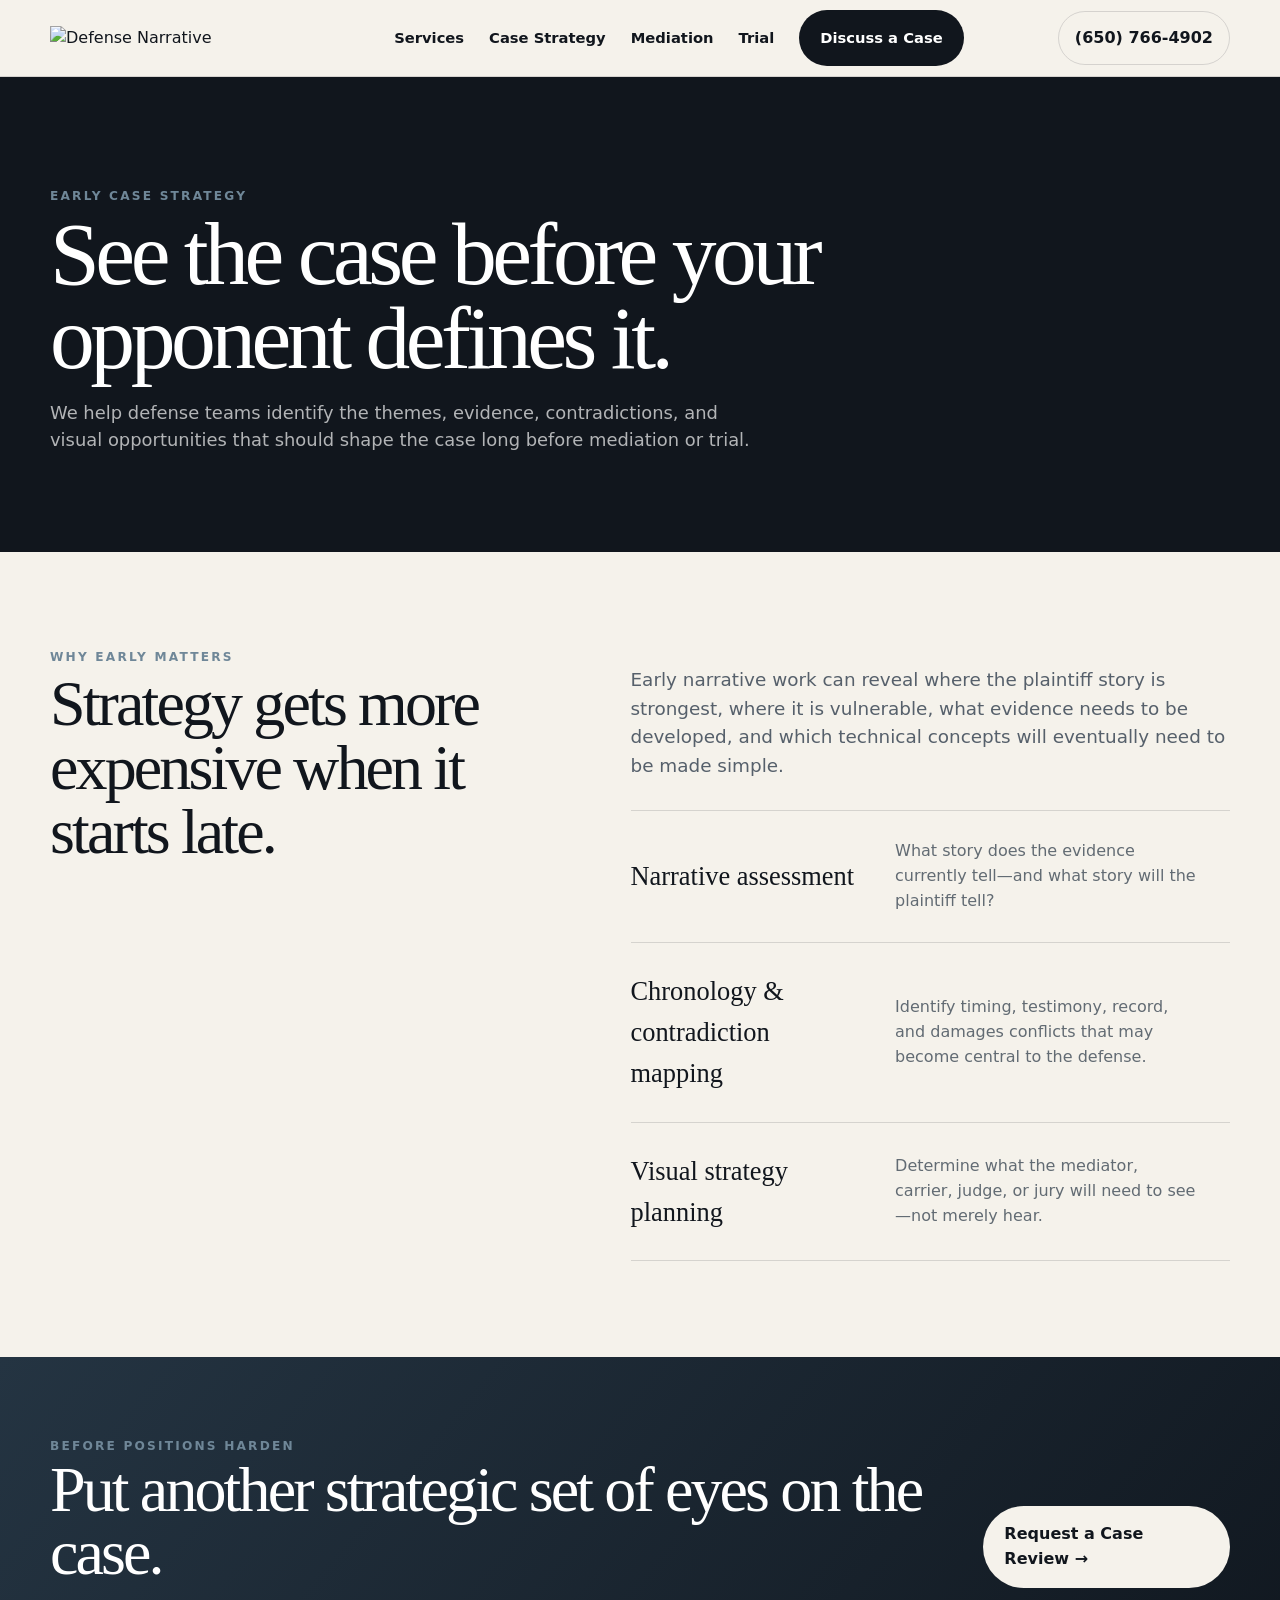
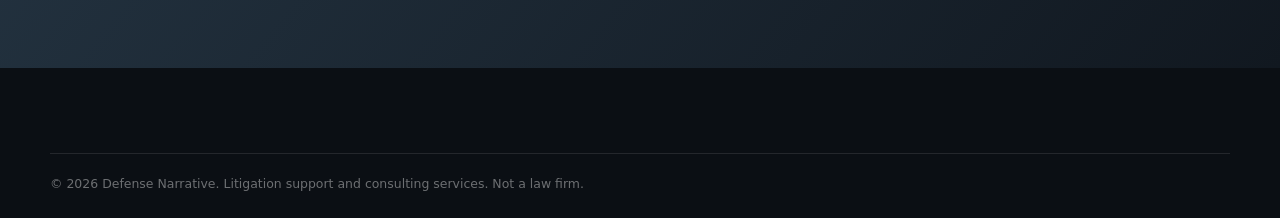
==== case-strategy.html @ d7f07671 "Add case strategy page" ====
<!doctype html><html><head><meta charset="utf-8"><meta name="viewport" content="width=device-width,initial-scale=1"><title>Case Strategy | Defense Narrative</title><link rel="stylesheet" href="styles.css"></head><body><header><div class="container nav"><a class="logo-link" href="index.html" aria-label="Defense Narrative home"><img src="assets/defense-narrative-logo-light.svg" alt="Defense Narrative"></a><nav class="navlinks"><a href="index.html#services">Services</a><a href="case-strategy.html">Case Strategy</a><a href="mediation.html">Mediation</a><a href="trial.html">Trial</a><a href="contact.html" class="btn primary">Discuss a Case</a></nav><div class="nav-contact"><a class="phone-link" href="tel:+16507664902">(650) 766-4902</a></div><button class="menu" aria-label="Open navigation">Menu</button></div></header><main><section class="pagehero"><div class="container"><div class="eyebrow">Early case strategy</div><h1>See the case before your opponent defines it.</h1><p>We help defense teams identify the themes, evidence, contradictions, and visual opportunities that should shape the case long before mediation or trial.</p></div></section><section class="section"><div class="container split"><div><div class="eyebrow">Why early matters</div><h2>Strategy gets more expensive when it starts late.</h2></div><div><p class="lead">Early narrative work can reveal where the plaintiff story is strongest, where it is vulnerable, what evidence needs to be developed, and which technical concepts will eventually need to be made simple.</p><div class="service-list"><div class="service-row"><h3>Narrative assessment</h3><p>What story does the evidence currently tell—and what story will the plaintiff tell?</p><span></span></div><div class="service-row"><h3>Chronology & contradiction mapping</h3><p>Identify timing, testimony, record, and damages conflicts that may become central to the defense.</p><span></span></div><div class="service-row"><h3>Visual strategy planning</h3><p>Determine what the mediator, carrier, judge, or jury will need to see—not merely hear.</p><span></span></div></div></div></div></section></main><section class="cta"><div class="container cta-inner"><div><div class="eyebrow">Before positions harden</div><h2>Put another strategic set of eyes on the case.</h2></div><a class="btn light" href="contact.html">Request a Case Review →</a></div></section><footer><div class="container"><div class="legal">© 2026 Defense Narrative. Litigation support and consulting services. Not a law firm.</div></div></footer><script src="script.js"></script></body></html>
---- styles.css ----
:root{
  --ink:#11161d;
  --ink-2:#1b2430;
  --paper:#f5f2eb;
  --paper-2:#ece7dd;
  --steel:#6f8798;
  --steel-2:#9eafbb;
  --line:rgba(17,22,29,.14);
  --white:#fff;
  --max:1180px;
  --serif: Georgia, 'Times New Roman', serif;
  --sans: Inter, ui-sans-serif, system-ui, -apple-system, BlinkMacSystemFont, 'Segoe UI', sans-serif;
}
*{box-sizing:border-box}
html{scroll-behavior:smooth}
body{margin:0;font-family:var(--sans);background:var(--paper);color:var(--ink);line-height:1.55}
a{color:inherit;text-decoration:none}
img{max-width:100%;display:block}
.container{width:min(calc(100% - 40px),var(--max));margin:auto}
.eyebrow{font-size:.76rem;letter-spacing:.18em;text-transform:uppercase;font-weight:750;color:var(--steel)}
.btn{display:inline-flex;align-items:center;justify-content:center;gap:.55rem;padding:.95rem 1.25rem;border-radius:999px;font-weight:750;border:1px solid transparent;transition:.2s ease}
.btn.primary{background:var(--ink);color:var(--white)}
.btn.primary:hover{transform:translateY(-2px);background:#05080c}
.btn.ghost{border-color:rgba(255,255,255,.28);color:#fff;background:rgba(255,255,255,.03)}
.btn.light{background:var(--paper);color:var(--ink)}
header{position:sticky;top:0;z-index:30;background:rgba(245,242,235,.9);backdrop-filter:blur(14px);border-bottom:1px solid var(--line)}
.nav{height:76px;display:flex;align-items:center;justify-content:space-between;gap:24px}
.brand{font-weight:900;letter-spacing:.05em;line-height:.95;font-size:1.05rem}.brand span{display:block;font-family:var(--serif);font-weight:500;font-size:1.28rem;letter-spacing:.01em}
.navlinks{display:flex;gap:25px;align-items:center;font-size:.92rem;font-weight:650}.menu{display:none}
.hero{background:linear-gradient(130deg,#0d1218 0%,#16202a 60%,#23313d 100%);color:#fff;overflow:hidden;position:relative}
.hero:after{content:"";position:absolute;inset:auto -12% -45% 45%;height:620px;border:1px solid rgba(255,255,255,.09);border-radius:50%;transform:rotate(-18deg);box-shadow:0 0 0 70px rgba(255,255,255,.02),0 0 0 140px rgba(255,255,255,.015)}
.hero-grid{min-height:690px;display:grid;grid-template-columns:1.1fr .9fr;align-items:center;gap:70px;position:relative;z-index:2}
.hero h1{font-family:var(--serif);font-weight:500;font-size:clamp(3.4rem,7vw,6.8rem);line-height:.9;letter-spacing:-.055em;margin:.3rem 0 1.5rem;max-width:760px}.hero h1 em{font-style:normal;color:var(--steel-2)}
.hero p{font-size:1.18rem;color:rgba(255,255,255,.76);max-width:660px}.hero-actions{display:flex;gap:12px;margin-top:30px;flex-wrap:wrap}
.risk-card{border:1px solid rgba(255,255,255,.16);background:linear-gradient(180deg,rgba(255,255,255,.07),rgba(255,255,255,.025));padding:28px;border-radius:22px;box-shadow:0 30px 80px rgba(0,0,0,.22)}
.risk-card .line{height:1px;background:rgba(255,255,255,.13);margin:20px 0}.risk-item{display:flex;justify-content:space-between;gap:22px;padding:11px 0;font-size:.91rem}.risk-item b{color:#fff}.risk-item span{color:rgba(255,255,255,.58);text-align:right}.meter{height:7px;background:rgba(255,255,255,.08);border-radius:99px;overflow:hidden;margin-top:7px}.meter i{display:block;height:100%;background:var(--steel-2);border-radius:99px}
.logostrip{border-bottom:1px solid var(--line);background:#fff}.logostrip .container{display:flex;justify-content:center;text-align:center;padding:20px}.logostrip strong{font-size:.84rem;letter-spacing:.13em;text-transform:uppercase;color:#56606b}
.section{padding:96px 0}.section.dark{background:var(--ink);color:#fff}.split{display:grid;grid-template-columns:.9fr 1.1fr;gap:90px;align-items:start}.section h2{font-family:var(--serif);font-size:clamp(2.45rem,5vw,4.5rem);line-height:1;letter-spacing:-.045em;font-weight:500;margin:.35rem 0 1rem}.lead{font-size:1.15rem;color:#56606b;max-width:720px}.dark .lead{color:rgba(255,255,255,.68)}
.quote-block{font-family:var(--serif);font-size:2rem;line-height:1.18;border-left:3px solid var(--steel);padding-left:24px;margin:12px 0 0}
.grid3{display:grid;grid-template-columns:repeat(3,1fr);gap:18px;margin-top:42px}.card{background:#fff;border:1px solid var(--line);border-radius:18px;padding:28px;min-height:250px}.card .num{font-family:var(--serif);font-size:2.5rem;color:var(--steel);margin-bottom:45px}.card h3{font-family:var(--serif);font-size:1.6rem;font-weight:500;margin:0 0 10px}.card p{color:#5d6770;font-size:.96rem}
.process{display:grid;grid-template-columns:repeat(4,1fr);gap:1px;background:rgba(255,255,255,.12);border:1px solid rgba(255,255,255,.12);margin-top:45px}.step{background:var(--ink);padding:30px;min-height:260px}.step small{color:var(--steel-2);font-weight:800;letter-spacing:.12em}.step h3{font-family:var(--serif);font-size:1.55rem;font-weight:500}.step p{color:rgba(255,255,255,.62);font-size:.92rem}
.service-list{margin-top:30px;border-top:1px solid var(--line)}.service-row{display:grid;grid-template-columns:1fr 1.3fr auto;gap:30px;padding:28px 0;border-bottom:1px solid var(--line);align-items:center}.service-row h3{font-family:var(--serif);font-weight:500;font-size:1.65rem;margin:0}.service-row p{margin:0;color:#626b73}.arrow{font-size:1.5rem;color:var(--steel)}
.case-band{background:var(--paper-2);border-top:1px solid var(--line);border-bottom:1px solid var(--line)}.case-layout{display:grid;grid-template-columns:1fr 1fr;gap:70px;align-items:center}.case-visual{background:#fff;border:1px solid var(--line);border-radius:24px;padding:28px}.case-visual .chart{height:240px;position:relative;border-left:1px solid var(--line);border-bottom:1px solid var(--line);margin-top:20px}.case-visual .chart:before{content:"";position:absolute;left:7%;right:6%;top:65%;height:2px;background:var(--steel);transform:rotate(-11deg);transform-origin:left;box-shadow:80px -18px 0 -1px var(--steel),160px -56px 0 -1px var(--steel),240px -48px 0 -1px var(--steel)}
.cta{background:linear-gradient(130deg,#243442,#111820);color:#fff;padding:80px 0}.cta-inner{display:flex;align-items:end;justify-content:space-between;gap:40px}.cta h2{font-family:var(--serif);font-size:clamp(2.7rem,5vw,4.9rem);letter-spacing:-.045em;font-weight:500;line-height:.98;margin:.2rem 0}.cta p{color:rgba(255,255,255,.68);max-width:620px}
footer{background:#0b0f14;color:#fff;padding:50px 0 25px}.footer-grid{display:grid;grid-template-columns:1.4fr 1fr 1fr;gap:50px}.footer-grid p,.footer-grid a{color:rgba(255,255,255,.58);font-size:.9rem}.footer-grid h4{font-size:.78rem;letter-spacing:.15em;text-transform:uppercase}.legal{border-top:1px solid rgba(255,255,255,.1);margin-top:35px;padding-top:20px;color:rgba(255,255,255,.4);font-size:.78rem}
.pagehero{padding:110px 0 80px;background:var(--ink);color:#fff}.pagehero h1{font-family:var(--serif);font-size:clamp(3.2rem,7vw,6.2rem);font-weight:500;line-height:.94;letter-spacing:-.05em;margin:.4rem 0 1rem;max-width:900px}.pagehero p{max-width:720px;color:rgba(255,255,255,.68);font-size:1.12rem}
.form{display:grid;gap:14px}.form input,.form textarea,.form select{width:100%;padding:15px 16px;border:1px solid var(--line);background:#fff;border-radius:10px;font:inherit}.form textarea{min-height:150px;resize:vertical}.form-grid{display:grid;grid-template-columns:1fr 1fr;gap:14px}.note{font-size:.82rem;color:#737b82}
@media(max-width:900px){.navlinks{display:none}.menu{display:block}.hero-grid,.split,.case-layout,.footer-grid{grid-template-columns:1fr}.hero-grid{padding:90px 0;min-height:auto}.risk-card{display:none}.grid3{grid-template-columns:1fr}.process{grid-template-columns:1fr 1fr}.service-row{grid-template-columns:1fr auto}.service-row p{grid-column:1/-1}.cta-inner{display:block}.cta .btn{margin-top:20px}}
@media(max-width:600px){.container{width:min(calc(100% - 28px),var(--max))}.hero h1{font-size:3.5rem}.section{padding:70px 0}.process{grid-template-columns:1fr}.form-grid{grid-template-columns:1fr}.nav{height:66px}}
.logo-link{display:flex;align-items:center;min-width:250px}.logo-link img{width:250px;height:auto;display:block}.nav-contact{display:flex;gap:10px;align-items:center}.phone-link{font-weight:800;white-space:nowrap;border:1px solid var(--line);border-radius:999px;padding:.82rem 1rem}.phone-link:hover{border-color:var(--steel)}
footer .footer-logo{width:320px;max-width:100%;margin-bottom:14px}.contact-callout{margin-top:25px;padding:22px 24px;background:var(--ink);color:#fff;border-radius:16px}.contact-callout .eyebrow{color:var(--steel-2)}.contact-callout a{font-family:var(--serif);font-size:2rem;display:inline-block;margin-top:4px}.contact-callout p{color:rgba(255,255,255,.66);margin:.3rem 0 0}.form label{font-size:.78rem;text-transform:uppercase;letter-spacing:.08em;font-weight:800;color:#64707b}.form-field{display:grid;gap:6px}.form-status{font-size:.9rem;padding:12px 14px;border-radius:10px;background:#edf3f6;color:#2F3E4F;display:none}.privacy-line{font-size:.78rem;color:#737b82;margin:.2rem 0}.brand-mini{display:flex;align-items:center;gap:12px}.brand-mini img{width:48px;height:48px}.brand-mini strong{font-family:var(--serif);font-size:1.2rem;letter-spacing:.02em}
@media(max-width:1050px){.nav-contact .phone-link{display:none}.logo-link img{width:220px}.logo-link{min-width:220px}}
@media(max-width:900px){.nav-contact{margin-left:auto}.nav-contact .btn{display:none}.logo-link img{width:205px}.logo-link{min-width:auto}}
@media(max-width:600px){.logo-link img{width:178px}}
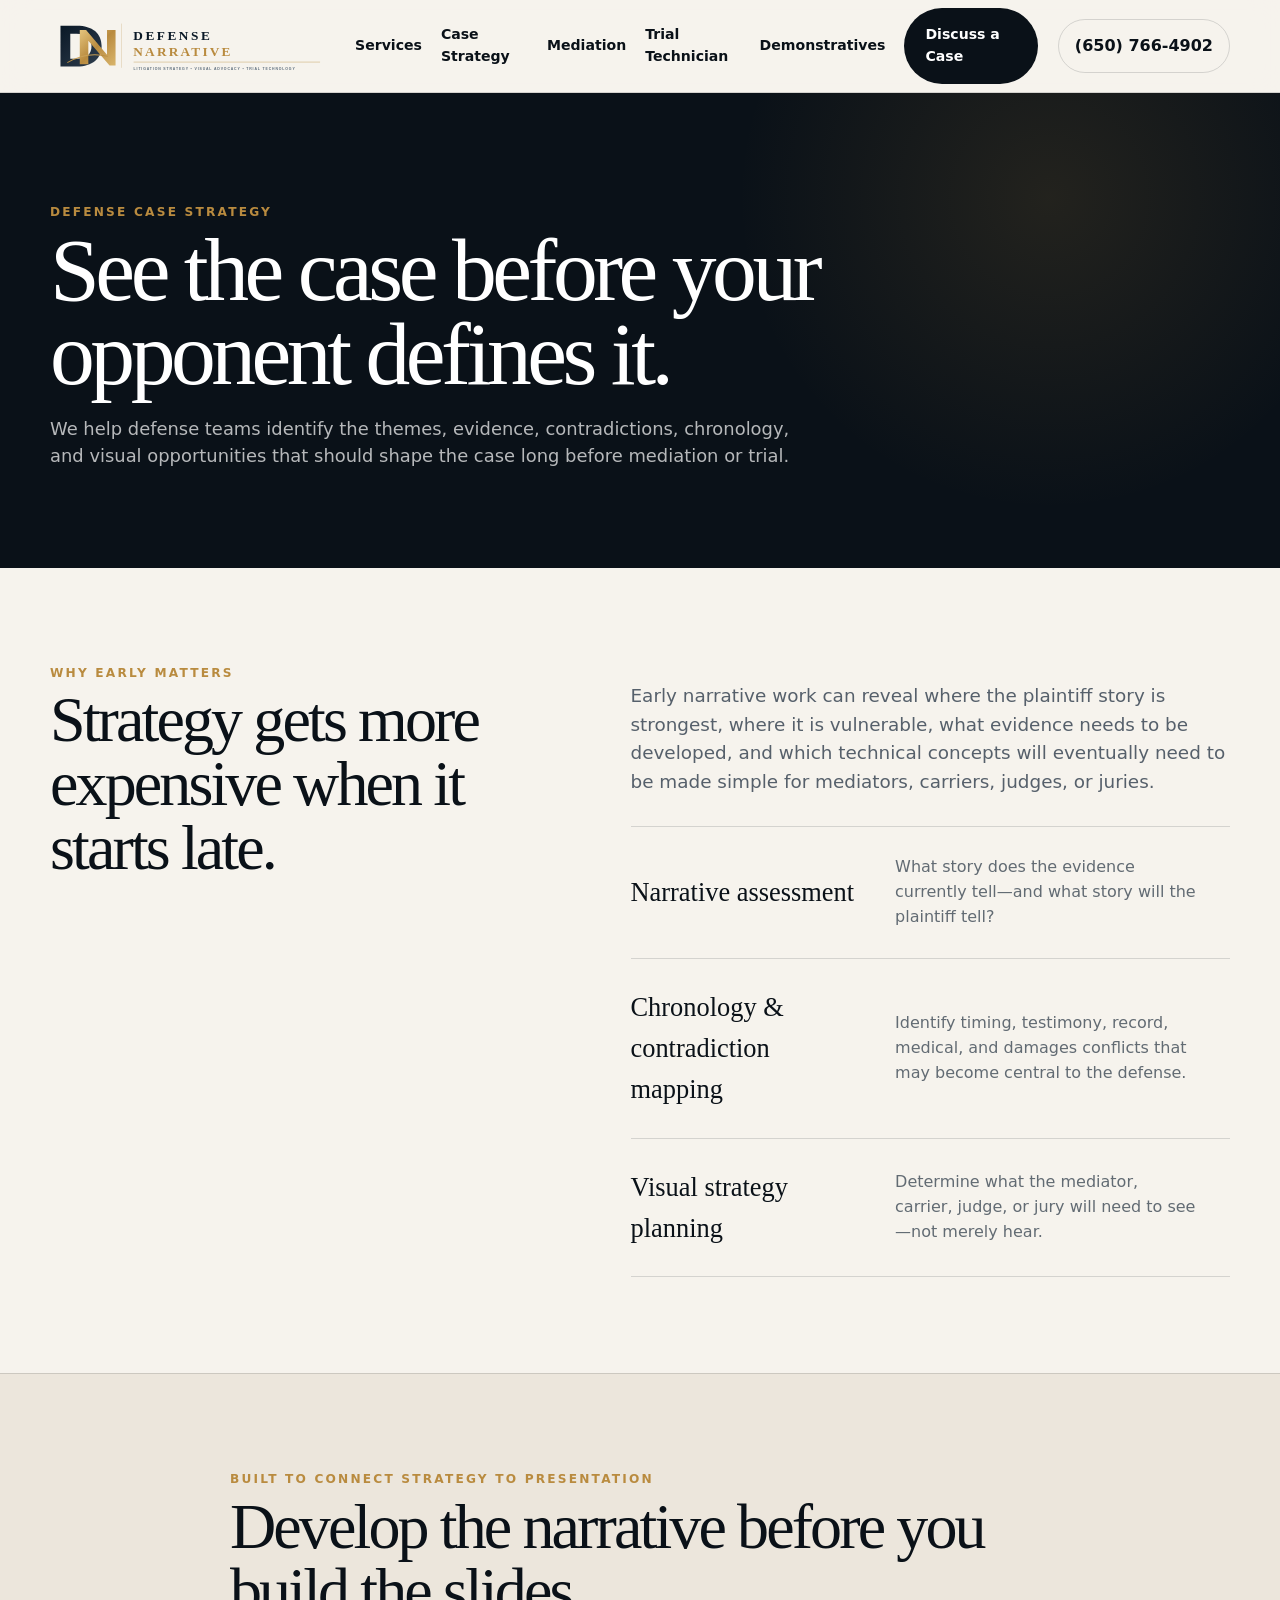
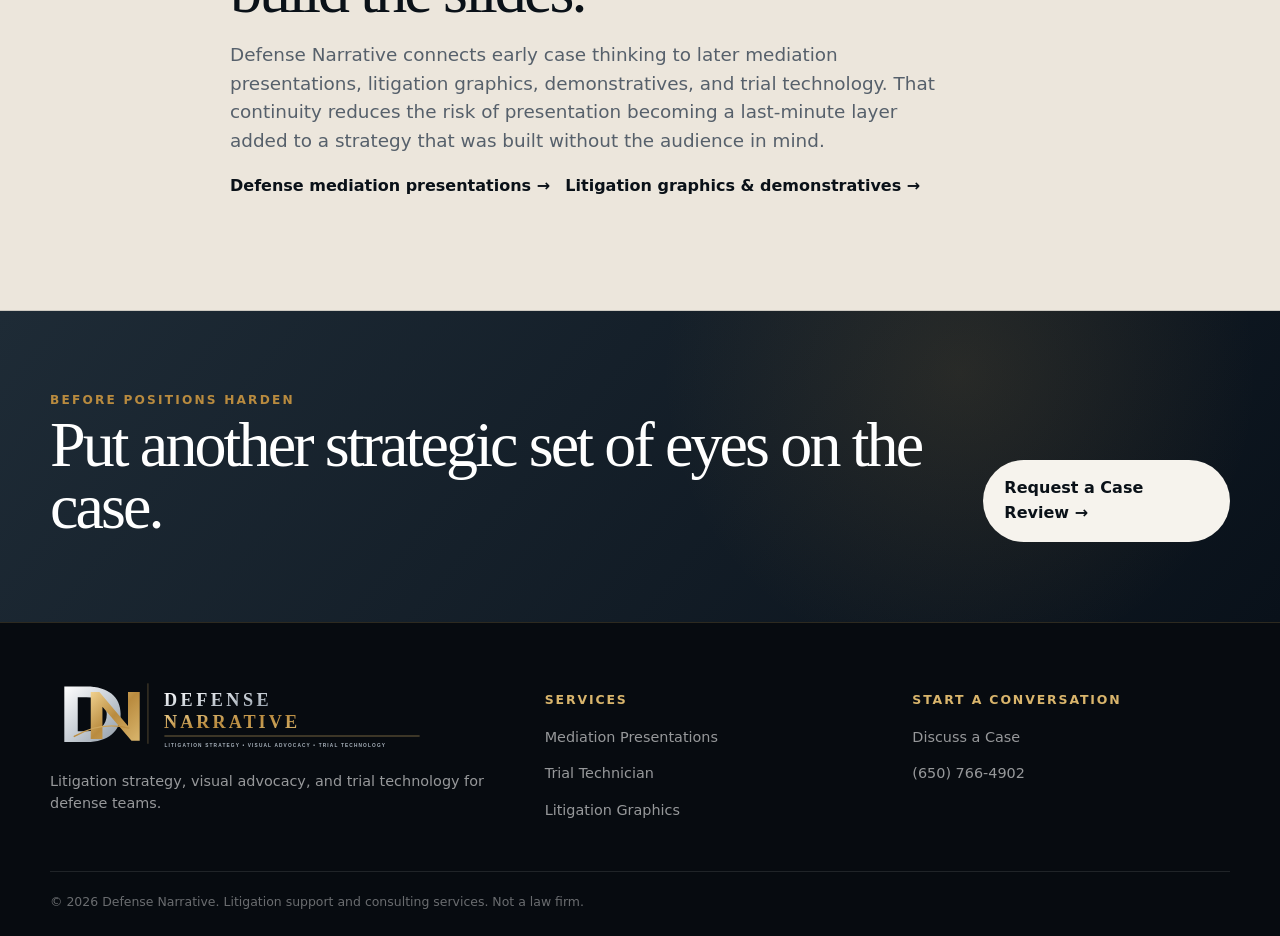
==== commit 078e7fee: "Optimize defense case strategy page for search" ====
--- a/case-strategy.html
+++ b/case-strategy.html
@@ -1 +1 @@
-<!doctype html><html><head><meta charset="utf-8"><meta name="viewport" content="width=device-width,initial-scale=1"><title>Case Strategy | Defense Narrative</title><link rel="stylesheet" href="styles.css"></head><body><header><div class="container nav"><a class="logo-link" href="index.html" aria-label="Defense Narrative home"><img src="assets/defense-narrative-logo-light.svg" alt="Defense Narrative"></a><nav class="navlinks"><a href="index.html#services">Services</a><a href="case-strategy.html">Case Strategy</a><a href="mediation.html">Mediation</a><a href="trial.html">Trial</a><a href="contact.html" class="btn primary">Discuss a Case</a></nav><div class="nav-contact"><a class="phone-link" href="tel:+16507664902">(650) 766-4902</a></div><button class="menu" aria-label="Open navigation">Menu</button></div></header><main><section class="pagehero"><div class="container"><div class="eyebrow">Early case strategy</div><h1>See the case before your opponent defines it.</h1><p>We help defense teams identify the themes, evidence, contradictions, and visual opportunities that should shape the case long before mediation or trial.</p></div></section><section class="section"><div class="container split"><div><div class="eyebrow">Why early matters</div><h2>Strategy gets more expensive when it starts late.</h2></div><div><p class="lead">Early narrative work can reveal where the plaintiff story is strongest, where it is vulnerable, what evidence needs to be developed, and which technical concepts will eventually need to be made simple.</p><div class="service-list"><div class="service-row"><h3>Narrative assessment</h3><p>What story does the evidence currently tell—and what story will the plaintiff tell?</p><span></span></div><div class="service-row"><h3>Chronology & contradiction mapping</h3><p>Identify timing, testimony, record, and damages conflicts that may become central to the defense.</p><span></span></div><div class="service-row"><h3>Visual strategy planning</h3><p>Determine what the mediator, carrier, judge, or jury will need to see—not merely hear.</p><span></span></div></div></div></div></section></main><section class="cta"><div class="container cta-inner"><div><div class="eyebrow">Before positions harden</div><h2>Put another strategic set of eyes on the case.</h2></div><a class="btn light" href="contact.html">Request a Case Review →</a></div></section><footer><div class="container"><div class="legal">© 2026 Defense Narrative. Litigation support and consulting services. Not a law firm.</div></div></footer><script src="script.js"></script></body></html>
+<!doctype html><html lang="en"><head><meta charset="utf-8"><meta name="viewport" content="width=device-width,initial-scale=1"><title>Defense Case Strategy & Narrative Development | Defense Narrative</title><meta name="description" content="Early defense case strategy and narrative development for litigation teams. Identify themes, chronology conflicts, evidence gaps, and visual opportunities before mediation or trial."><link rel="canonical" href="https://defensenarrative.com/case-strategy.html"><link rel="icon" href="/favicon.svg" type="image/svg+xml"><meta name="robots" content="index,follow,max-image-preview:large"><meta property="og:type" content="website"><meta property="og:site_name" content="Defense Narrative"><meta property="og:title" content="Defense Case Strategy & Narrative Development"><meta property="og:description" content="See the case before your opponent defines it."><meta property="og:url" content="https://defensenarrative.com/case-strategy.html"><link rel="stylesheet" href="styles.css"><script type="application/ld+json">{"@context":"https://schema.org","@type":"Service","name":"Defense Case Strategy and Narrative Development","url":"https://defensenarrative.com/case-strategy.html","provider":{"@type":"Organization","name":"Defense Narrative","url":"https://defensenarrative.com/","telephone":"+1-650-766-4902"},"description":"Early defense litigation narrative assessment, chronology and contradiction mapping, and visual strategy planning."}</script></head><body><header><div class="container nav"><a class="logo-link" href="/" aria-label="Defense Narrative home"><img src="assets/defense-narrative-logo-light.svg" alt="Defense Narrative"></a><nav class="navlinks"><a href="index.html#services">Services</a><a href="case-strategy.html">Case Strategy</a><a href="mediation.html">Mediation</a><a href="trial-technician.html">Trial Technician</a><a href="litigation-graphics.html">Demonstratives</a><a href="contact.html" class="btn primary">Discuss a Case</a></nav><div class="nav-contact"><a class="phone-link" href="tel:+16507664902">(650) 766-4902</a></div><button class="menu" aria-label="Open navigation">Menu</button></div></header><main><section class="pagehero"><div class="container"><div class="eyebrow">Defense case strategy</div><h1>See the case before your opponent defines it.</h1><p>We help defense teams identify the themes, evidence, contradictions, chronology, and visual opportunities that should shape the case long before mediation or trial.</p></div></section><section class="section"><div class="container split"><div><div class="eyebrow">Why early matters</div><h2>Strategy gets more expensive when it starts late.</h2></div><div><p class="lead">Early narrative work can reveal where the plaintiff story is strongest, where it is vulnerable, what evidence needs to be developed, and which technical concepts will eventually need to be made simple for mediators, carriers, judges, or juries.</p><div class="service-list"><div class="service-row"><h3>Narrative assessment</h3><p>What story does the evidence currently tell—and what story will the plaintiff tell?</p><span></span></div><div class="service-row"><h3>Chronology & contradiction mapping</h3><p>Identify timing, testimony, record, medical, and damages conflicts that may become central to the defense.</p><span></span></div><div class="service-row"><h3>Visual strategy planning</h3><p>Determine what the mediator, carrier, judge, or jury will need to see—not merely hear.</p><span></span></div></div></div></div></section><section class="section case-band"><div class="container keyword-intro"><div class="eyebrow">Built to connect strategy to presentation</div><h2>Develop the narrative before you build the slides.</h2><p class="lead">Defense Narrative connects early case thinking to later mediation presentations, litigation graphics, demonstratives, and trial technology. That continuity reduces the risk of presentation becoming a last-minute layer added to a strategy that was built without the audience in mind.</p><p><a href="mediation.html"><b>Defense mediation presentations →</b></a> &nbsp; <a href="litigation-graphics.html"><b>Litigation graphics & demonstratives →</b></a></p></div></section></main><section class="cta"><div class="container cta-inner"><div><div class="eyebrow">Before positions harden</div><h2>Put another strategic set of eyes on the case.</h2></div><a class="btn light" href="contact.html">Request a Case Review →</a></div></section><footer><div class="container"><div class="footer-grid"><div><img class="footer-logo" src="assets/defense-narrative-logo.svg" alt="Defense Narrative"><p>Litigation strategy, visual advocacy, and trial technology for defense teams.</p></div><div><h4>Services</h4><p><a href="mediation.html">Mediation Presentations</a></p><p><a href="trial-technician.html">Trial Technician</a></p><p><a href="litigation-graphics.html">Litigation Graphics</a></p></div><div><h4>Start a conversation</h4><p><a href="contact.html">Discuss a Case</a></p><p><a href="tel:+16507664902">(650) 766-4902</a></p></div></div><div class="legal">© 2026 Defense Narrative. Litigation support and consulting services. Not a law firm.</div></div></footer><script src="script.js" defer></script></body></html>
--- a/styles.css
+++ b/styles.css
@@ -1,11 +1,13 @@
 :root{
-  --ink:#11161d;
-  --ink-2:#1b2430;
-  --paper:#f5f2eb;
-  --paper-2:#ece7dd;
+  --ink:#0a1118;
+  --ink-2:#17212b;
+  --paper:#f6f3ed;
+  --paper-2:#ece6dc;
   --steel:#6f8798;
-  --steel-2:#9eafbb;
-  --line:rgba(17,22,29,.14);
+  --steel-2:#a8b5bf;
+  --gold:#b98b3f;
+  --gold-2:#d9b56c;
+  --line:rgba(10,17,24,.14);
   --white:#fff;
   --max:1180px;
   --serif: Georgia, 'Times New Roman', serif;
@@ -17,38 +19,37 @@
 a{color:inherit;text-decoration:none}
 img{max-width:100%;display:block}
 .container{width:min(calc(100% - 40px),var(--max));margin:auto}
-.eyebrow{font-size:.76rem;letter-spacing:.18em;text-transform:uppercase;font-weight:750;color:var(--steel)}
+.eyebrow{font-size:.76rem;letter-spacing:.18em;text-transform:uppercase;font-weight:750;color:var(--gold)}
 .btn{display:inline-flex;align-items:center;justify-content:center;gap:.55rem;padding:.95rem 1.25rem;border-radius:999px;font-weight:750;border:1px solid transparent;transition:.2s ease}
 .btn.primary{background:var(--ink);color:var(--white)}
-.btn.primary:hover{transform:translateY(-2px);background:#05080c}
+.btn.primary:hover{transform:translateY(-2px);background:#030609}
 .btn.ghost{border-color:rgba(255,255,255,.28);color:#fff;background:rgba(255,255,255,.03)}
 .btn.light{background:var(--paper);color:var(--ink)}
-header{position:sticky;top:0;z-index:30;background:rgba(245,242,235,.9);backdrop-filter:blur(14px);border-bottom:1px solid var(--line)}
-.nav{height:76px;display:flex;align-items:center;justify-content:space-between;gap:24px}
-.brand{font-weight:900;letter-spacing:.05em;line-height:.95;font-size:1.05rem}.brand span{display:block;font-family:var(--serif);font-weight:500;font-size:1.28rem;letter-spacing:.01em}
-.navlinks{display:flex;gap:25px;align-items:center;font-size:.92rem;font-weight:650}.menu{display:none}
-.hero{background:linear-gradient(130deg,#0d1218 0%,#16202a 60%,#23313d 100%);color:#fff;overflow:hidden;position:relative}
+header{position:sticky;top:0;z-index:30;background:rgba(246,243,237,.93);backdrop-filter:blur(14px);border-bottom:1px solid var(--line)}
+.nav{min-height:84px;display:flex;align-items:center;justify-content:space-between;gap:20px;padding:8px 0}
+.navlinks{display:flex;gap:19px;align-items:center;font-size:.88rem;font-weight:650}.menu{display:none}
+.hero{background:radial-gradient(circle at 78% 28%,rgba(185,139,63,.15),transparent 25%),linear-gradient(130deg,#07111b 0%,#121d27 58%,#21313d 100%);color:#fff;overflow:hidden;position:relative}
 .hero:after{content:"";position:absolute;inset:auto -12% -45% 45%;height:620px;border:1px solid rgba(255,255,255,.09);border-radius:50%;transform:rotate(-18deg);box-shadow:0 0 0 70px rgba(255,255,255,.02),0 0 0 140px rgba(255,255,255,.015)}
 .hero-grid{min-height:690px;display:grid;grid-template-columns:1.1fr .9fr;align-items:center;gap:70px;position:relative;z-index:2}
-.hero h1{font-family:var(--serif);font-weight:500;font-size:clamp(3.4rem,7vw,6.8rem);line-height:.9;letter-spacing:-.055em;margin:.3rem 0 1.5rem;max-width:760px}.hero h1 em{font-style:normal;color:var(--steel-2)}
+.hero h1{font-family:var(--serif);font-weight:500;font-size:clamp(3.4rem,7vw,6.8rem);line-height:.9;letter-spacing:-.055em;margin:.3rem 0 1.5rem;max-width:760px}.hero h1 em{font-style:normal;color:var(--gold-2)}
 .hero p{font-size:1.18rem;color:rgba(255,255,255,.76);max-width:660px}.hero-actions{display:flex;gap:12px;margin-top:30px;flex-wrap:wrap}
-.risk-card{border:1px solid rgba(255,255,255,.16);background:linear-gradient(180deg,rgba(255,255,255,.07),rgba(255,255,255,.025));padding:28px;border-radius:22px;box-shadow:0 30px 80px rgba(0,0,0,.22)}
-.risk-card .line{height:1px;background:rgba(255,255,255,.13);margin:20px 0}.risk-item{display:flex;justify-content:space-between;gap:22px;padding:11px 0;font-size:.91rem}.risk-item b{color:#fff}.risk-item span{color:rgba(255,255,255,.58);text-align:right}.meter{height:7px;background:rgba(255,255,255,.08);border-radius:99px;overflow:hidden;margin-top:7px}.meter i{display:block;height:100%;background:var(--steel-2);border-radius:99px}
+.risk-card{border:1px solid rgba(217,181,108,.3);background:linear-gradient(180deg,rgba(255,255,255,.065),rgba(255,255,255,.022));padding:28px;border-radius:22px;box-shadow:0 30px 80px rgba(0,0,0,.24)}
+.hero-mark{width:108px;height:108px;margin:-6px 0 20px auto;border-radius:22px;box-shadow:0 18px 45px rgba(0,0,0,.26)}
+.risk-card .line{height:1px;background:rgba(255,255,255,.13);margin:20px 0}.risk-item{display:flex;justify-content:space-between;gap:22px;padding:11px 0;font-size:.91rem}.risk-item b{color:#fff}.risk-item span{color:rgba(255,255,255,.58);text-align:right}.meter{height:7px;background:rgba(255,255,255,.08);border-radius:99px;overflow:hidden;margin-top:7px}.meter i{display:block;height:100%;background:linear-gradient(90deg,var(--steel),var(--gold-2));border-radius:99px}
 .logostrip{border-bottom:1px solid var(--line);background:#fff}.logostrip .container{display:flex;justify-content:center;text-align:center;padding:20px}.logostrip strong{font-size:.84rem;letter-spacing:.13em;text-transform:uppercase;color:#56606b}
 .section{padding:96px 0}.section.dark{background:var(--ink);color:#fff}.split{display:grid;grid-template-columns:.9fr 1.1fr;gap:90px;align-items:start}.section h2{font-family:var(--serif);font-size:clamp(2.45rem,5vw,4.5rem);line-height:1;letter-spacing:-.045em;font-weight:500;margin:.35rem 0 1rem}.lead{font-size:1.15rem;color:#56606b;max-width:720px}.dark .lead{color:rgba(255,255,255,.68)}
-.quote-block{font-family:var(--serif);font-size:2rem;line-height:1.18;border-left:3px solid var(--steel);padding-left:24px;margin:12px 0 0}
-.grid3{display:grid;grid-template-columns:repeat(3,1fr);gap:18px;margin-top:42px}.card{background:#fff;border:1px solid var(--line);border-radius:18px;padding:28px;min-height:250px}.card .num{font-family:var(--serif);font-size:2.5rem;color:var(--steel);margin-bottom:45px}.card h3{font-family:var(--serif);font-size:1.6rem;font-weight:500;margin:0 0 10px}.card p{color:#5d6770;font-size:.96rem}
-.process{display:grid;grid-template-columns:repeat(4,1fr);gap:1px;background:rgba(255,255,255,.12);border:1px solid rgba(255,255,255,.12);margin-top:45px}.step{background:var(--ink);padding:30px;min-height:260px}.step small{color:var(--steel-2);font-weight:800;letter-spacing:.12em}.step h3{font-family:var(--serif);font-size:1.55rem;font-weight:500}.step p{color:rgba(255,255,255,.62);font-size:.92rem}
-.service-list{margin-top:30px;border-top:1px solid var(--line)}.service-row{display:grid;grid-template-columns:1fr 1.3fr auto;gap:30px;padding:28px 0;border-bottom:1px solid var(--line);align-items:center}.service-row h3{font-family:var(--serif);font-weight:500;font-size:1.65rem;margin:0}.service-row p{margin:0;color:#626b73}.arrow{font-size:1.5rem;color:var(--steel)}
-.case-band{background:var(--paper-2);border-top:1px solid var(--line);border-bottom:1px solid var(--line)}.case-layout{display:grid;grid-template-columns:1fr 1fr;gap:70px;align-items:center}.case-visual{background:#fff;border:1px solid var(--line);border-radius:24px;padding:28px}.case-visual .chart{height:240px;position:relative;border-left:1px solid var(--line);border-bottom:1px solid var(--line);margin-top:20px}.case-visual .chart:before{content:"";position:absolute;left:7%;right:6%;top:65%;height:2px;background:var(--steel);transform:rotate(-11deg);transform-origin:left;box-shadow:80px -18px 0 -1px var(--steel),160px -56px 0 -1px var(--steel),240px -48px 0 -1px var(--steel)}
-.cta{background:linear-gradient(130deg,#243442,#111820);color:#fff;padding:80px 0}.cta-inner{display:flex;align-items:end;justify-content:space-between;gap:40px}.cta h2{font-family:var(--serif);font-size:clamp(2.7rem,5vw,4.9rem);letter-spacing:-.045em;font-weight:500;line-height:.98;margin:.2rem 0}.cta p{color:rgba(255,255,255,.68);max-width:620px}
-footer{background:#0b0f14;color:#fff;padding:50px 0 25px}.footer-grid{display:grid;grid-template-columns:1.4fr 1fr 1fr;gap:50px}.footer-grid p,.footer-grid a{color:rgba(255,255,255,.58);font-size:.9rem}.footer-grid h4{font-size:.78rem;letter-spacing:.15em;text-transform:uppercase}.legal{border-top:1px solid rgba(255,255,255,.1);margin-top:35px;padding-top:20px;color:rgba(255,255,255,.4);font-size:.78rem}
-.pagehero{padding:110px 0 80px;background:var(--ink);color:#fff}.pagehero h1{font-family:var(--serif);font-size:clamp(3.2rem,7vw,6.2rem);font-weight:500;line-height:.94;letter-spacing:-.05em;margin:.4rem 0 1rem;max-width:900px}.pagehero p{max-width:720px;color:rgba(255,255,255,.68);font-size:1.12rem}
+.quote-block{font-family:var(--serif);font-size:2rem;line-height:1.18;border-left:3px solid var(--gold);padding-left:24px;margin:12px 0 0}
+.grid3{display:grid;grid-template-columns:repeat(3,1fr);gap:18px;margin-top:42px}.card{background:#fff;border:1px solid var(--line);border-radius:18px;padding:28px;min-height:250px}.card .num{font-family:var(--serif);font-size:2.5rem;color:var(--gold);margin-bottom:45px}.card h3{font-family:var(--serif);font-size:1.6rem;font-weight:500;margin:0 0 10px}.card p{color:#5d6770;font-size:.96rem}.card a{color:#7a5723}.card.compact{min-height:205px}.card.compact h3{margin-top:6px}.seo-service-grid{margin-top:18px}
+.process{display:grid;grid-template-columns:repeat(4,1fr);gap:1px;background:rgba(255,255,255,.12);border:1px solid rgba(255,255,255,.12);margin-top:45px}.step{background:var(--ink);padding:30px;min-height:260px}.step small{color:var(--gold-2);font-weight:800;letter-spacing:.12em}.step h3{font-family:var(--serif);font-size:1.55rem;font-weight:500}.step p{color:rgba(255,255,255,.62);font-size:.92rem}
+.service-list{margin-top:30px;border-top:1px solid var(--line)}.service-row{display:grid;grid-template-columns:1fr 1.3fr auto;gap:30px;padding:28px 0;border-bottom:1px solid var(--line);align-items:center}.service-row h3{font-family:var(--serif);font-weight:500;font-size:1.65rem;margin:0}.service-row p{margin:0;color:#626b73}.arrow{font-size:1.5rem;color:var(--gold)}
+.case-band{background:var(--paper-2);border-top:1px solid var(--line);border-bottom:1px solid var(--line)}.case-layout{display:grid;grid-template-columns:1fr 1fr;gap:70px;align-items:center}.case-visual{background:#fff;border:1px solid var(--line);border-radius:24px;padding:28px}.case-visual .chart{height:240px;position:relative;border-left:1px solid var(--line);border-bottom:1px solid var(--line);margin-top:20px}.case-visual .chart:before{content:"";position:absolute;left:7%;right:6%;top:65%;height:2px;background:var(--gold);transform:rotate(-11deg);transform-origin:left;box-shadow:80px -18px 0 -1px var(--gold),160px -56px 0 -1px var(--gold),240px -48px 0 -1px var(--gold)}
+.cta{background:radial-gradient(circle at 75% 20%,rgba(185,139,63,.14),transparent 30%),linear-gradient(130deg,#1e2b36,#09111a);color:#fff;padding:80px 0}.cta-inner{display:flex;align-items:end;justify-content:space-between;gap:40px}.cta h2{font-family:var(--serif);font-size:clamp(2.7rem,5vw,4.9rem);letter-spacing:-.045em;font-weight:500;line-height:.98;margin:.2rem 0}.cta p{color:rgba(255,255,255,.68);max-width:620px}
+footer{background:#070b10;color:#fff;padding:50px 0 25px;border-top:1px solid rgba(217,181,108,.18)}.footer-grid{display:grid;grid-template-columns:1.4fr 1fr 1fr;gap:50px}.footer-grid p,.footer-grid a{color:rgba(255,255,255,.58);font-size:.9rem}.footer-grid h4{font-size:.78rem;letter-spacing:.15em;text-transform:uppercase;color:var(--gold-2)}.legal{border-top:1px solid rgba(255,255,255,.1);margin-top:35px;padding-top:20px;color:rgba(255,255,255,.4);font-size:.78rem}
+.pagehero{padding:110px 0 80px;background:radial-gradient(circle at 82% 22%,rgba(185,139,63,.14),transparent 28%),var(--ink);color:#fff}.pagehero h1{font-family:var(--serif);font-size:clamp(3.2rem,7vw,6.2rem);font-weight:500;line-height:.94;letter-spacing:-.05em;margin:.4rem 0 1rem;max-width:900px}.pagehero p{max-width:760px;color:rgba(255,255,255,.7);font-size:1.12rem}
 .form{display:grid;gap:14px}.form input,.form textarea,.form select{width:100%;padding:15px 16px;border:1px solid var(--line);background:#fff;border-radius:10px;font:inherit}.form textarea{min-height:150px;resize:vertical}.form-grid{display:grid;grid-template-columns:1fr 1fr;gap:14px}.note{font-size:.82rem;color:#737b82}
-@media(max-width:900px){.navlinks{display:none}.menu{display:block}.hero-grid,.split,.case-layout,.footer-grid{grid-template-columns:1fr}.hero-grid{padding:90px 0;min-height:auto}.risk-card{display:none}.grid3{grid-template-columns:1fr}.process{grid-template-columns:1fr 1fr}.service-row{grid-template-columns:1fr auto}.service-row p{grid-column:1/-1}.cta-inner{display:block}.cta .btn{margin-top:20px}}
-@media(max-width:600px){.container{width:min(calc(100% - 28px),var(--max))}.hero h1{font-size:3.5rem}.section{padding:70px 0}.process{grid-template-columns:1fr}.form-grid{grid-template-columns:1fr}.nav{height:66px}}
-.logo-link{display:flex;align-items:center;min-width:250px}.logo-link img{width:250px;height:auto;display:block}.nav-contact{display:flex;gap:10px;align-items:center}.phone-link{font-weight:800;white-space:nowrap;border:1px solid var(--line);border-radius:999px;padding:.82rem 1rem}.phone-link:hover{border-color:var(--steel)}
-footer .footer-logo{width:320px;max-width:100%;margin-bottom:14px}.contact-callout{margin-top:25px;padding:22px 24px;background:var(--ink);color:#fff;border-radius:16px}.contact-callout .eyebrow{color:var(--steel-2)}.contact-callout a{font-family:var(--serif);font-size:2rem;display:inline-block;margin-top:4px}.contact-callout p{color:rgba(255,255,255,.66);margin:.3rem 0 0}.form label{font-size:.78rem;text-transform:uppercase;letter-spacing:.08em;font-weight:800;color:#64707b}.form-field{display:grid;gap:6px}.form-status{font-size:.9rem;padding:12px 14px;border-radius:10px;background:#edf3f6;color:#2F3E4F;display:none}.privacy-line{font-size:.78rem;color:#737b82;margin:.2rem 0}.brand-mini{display:flex;align-items:center;gap:12px}.brand-mini img{width:48px;height:48px}.brand-mini strong{font-family:var(--serif);font-size:1.2rem;letter-spacing:.02em}
-@media(max-width:1050px){.nav-contact .phone-link{display:none}.logo-link img{width:220px}.logo-link{min-width:220px}}
-@media(max-width:900px){.nav-contact{margin-left:auto}.nav-contact .btn{display:none}.logo-link img{width:205px}.logo-link{min-width:auto}}
-@media(max-width:600px){.logo-link img{width:178px}}
+.logo-link{display:flex;align-items:center;min-width:285px}.logo-link img{width:285px;height:auto;display:block}.nav-contact{display:flex;gap:10px;align-items:center}.phone-link{font-weight:800;white-space:nowrap;border:1px solid var(--line);border-radius:999px;padding:.82rem 1rem}.phone-link:hover{border-color:var(--gold)}
+footer .footer-logo{width:390px;max-width:100%;margin-bottom:14px}.contact-callout{margin-top:25px;padding:22px 24px;background:var(--ink);color:#fff;border-radius:16px;border:1px solid rgba(217,181,108,.22)}.contact-callout .eyebrow{color:var(--gold-2)}.contact-callout a{font-family:var(--serif);font-size:2rem;display:inline-block;margin-top:4px}.contact-callout p{color:rgba(255,255,255,.66);margin:.3rem 0 0}.form label{font-size:.78rem;text-transform:uppercase;letter-spacing:.08em;font-weight:800;color:#64707b}.form-field{display:grid;gap:6px}.privacy-line{font-size:.78rem;color:#737b82;margin:.2rem 0}
+.keyword-intro{max-width:820px}.faq{max-width:900px;margin-top:35px}.faq details{border-top:1px solid var(--line);padding:20px 0}.faq details:last-child{border-bottom:1px solid var(--line)}.faq summary{cursor:pointer;font-family:var(--serif);font-size:1.35rem;font-weight:600}.faq p{color:#606a73;max-width:780px}
+@media(max-width:1100px){.nav-contact .phone-link{display:none}.logo-link img{width:245px}.logo-link{min-width:245px}.navlinks{gap:14px;font-size:.82rem}}
+@media(max-width:900px){.navlinks{display:none}.menu{display:block}.nav-contact{margin-left:auto}.hero-grid,.split,.case-layout,.footer-grid{grid-template-columns:1fr}.hero-grid{padding:90px 0;min-height:auto}.risk-card{display:none}.grid3{grid-template-columns:1fr}.process{grid-template-columns:1fr 1fr}.service-row{grid-template-columns:1fr auto}.service-row p{grid-column:1/-1}.cta-inner{display:block}.cta .btn{margin-top:20px}.logo-link img{width:215px}.logo-link{min-width:auto}}
+@media(max-width:600px){.container{width:min(calc(100% - 28px),var(--max))}.hero h1{font-size:3.5rem}.section{padding:70px 0}.process{grid-template-columns:1fr}.form-grid{grid-template-columns:1fr}.nav{min-height:72px}.logo-link img{width:190px}}
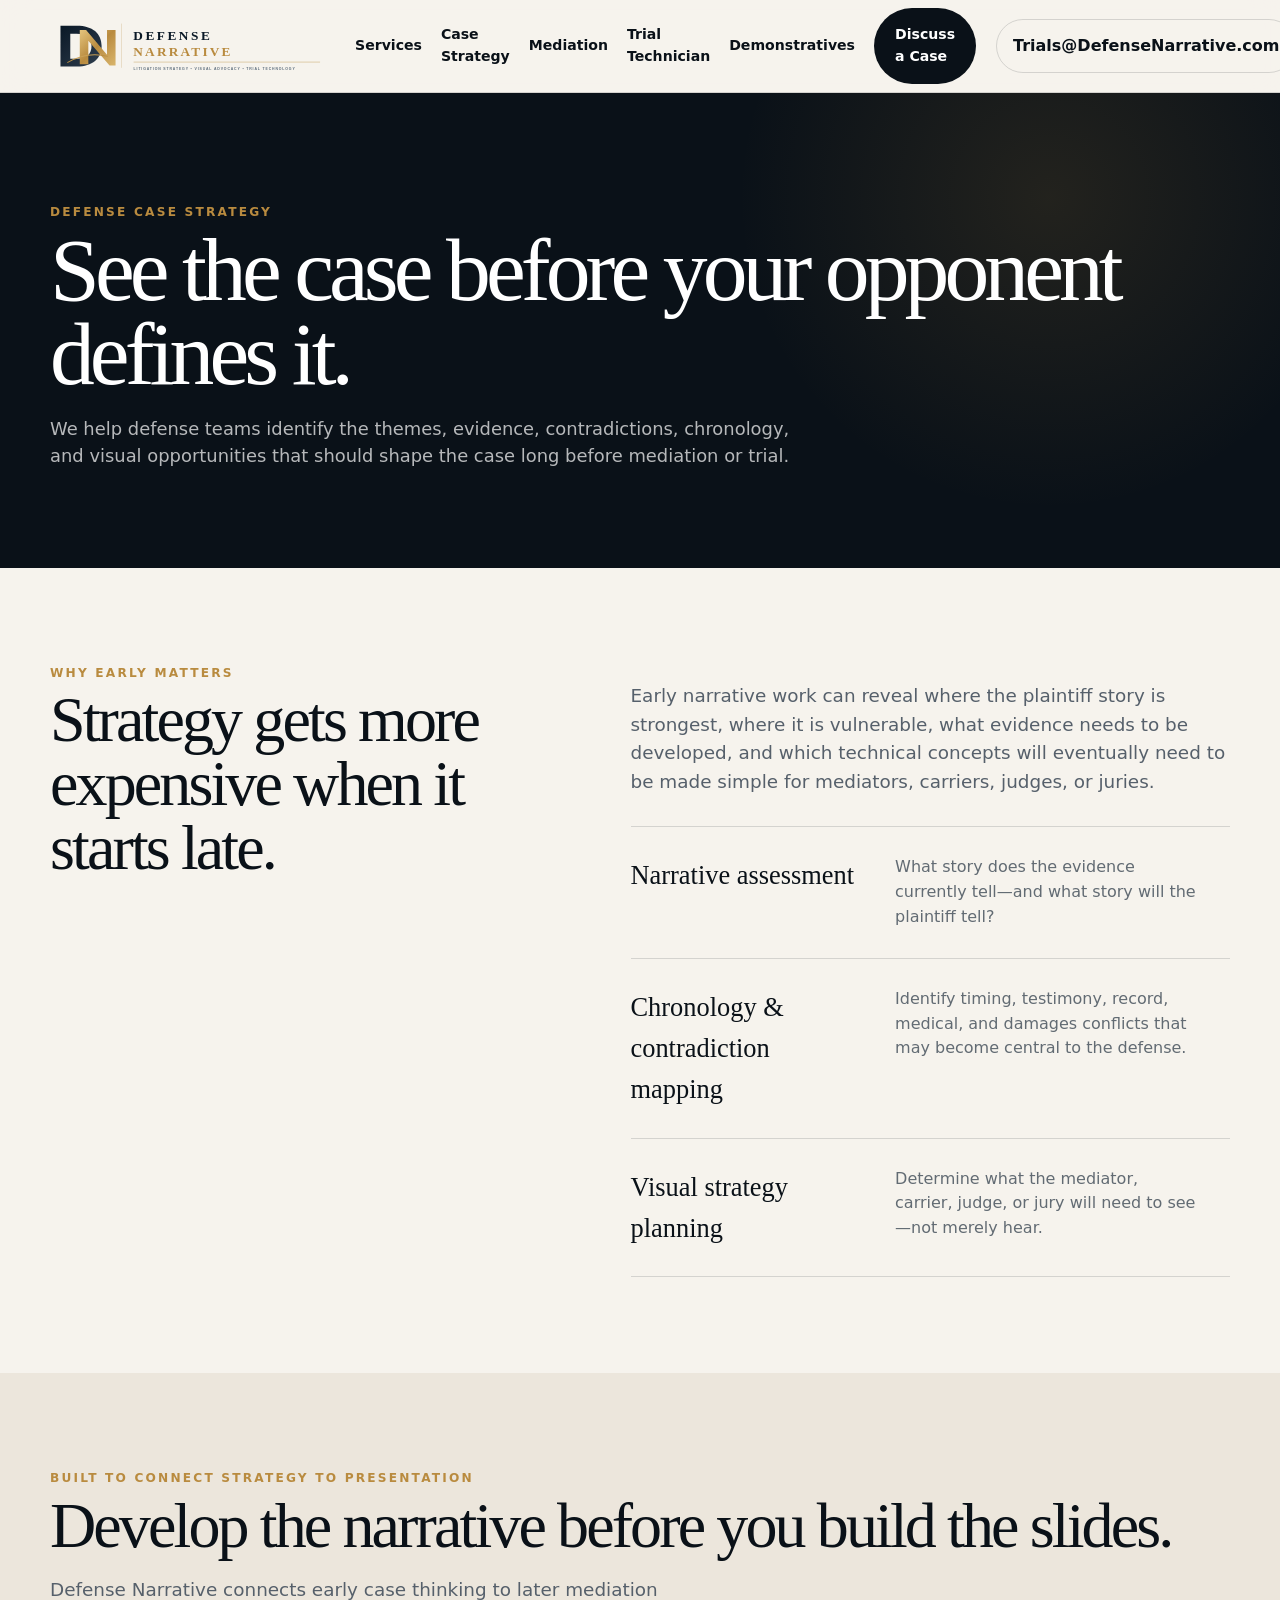
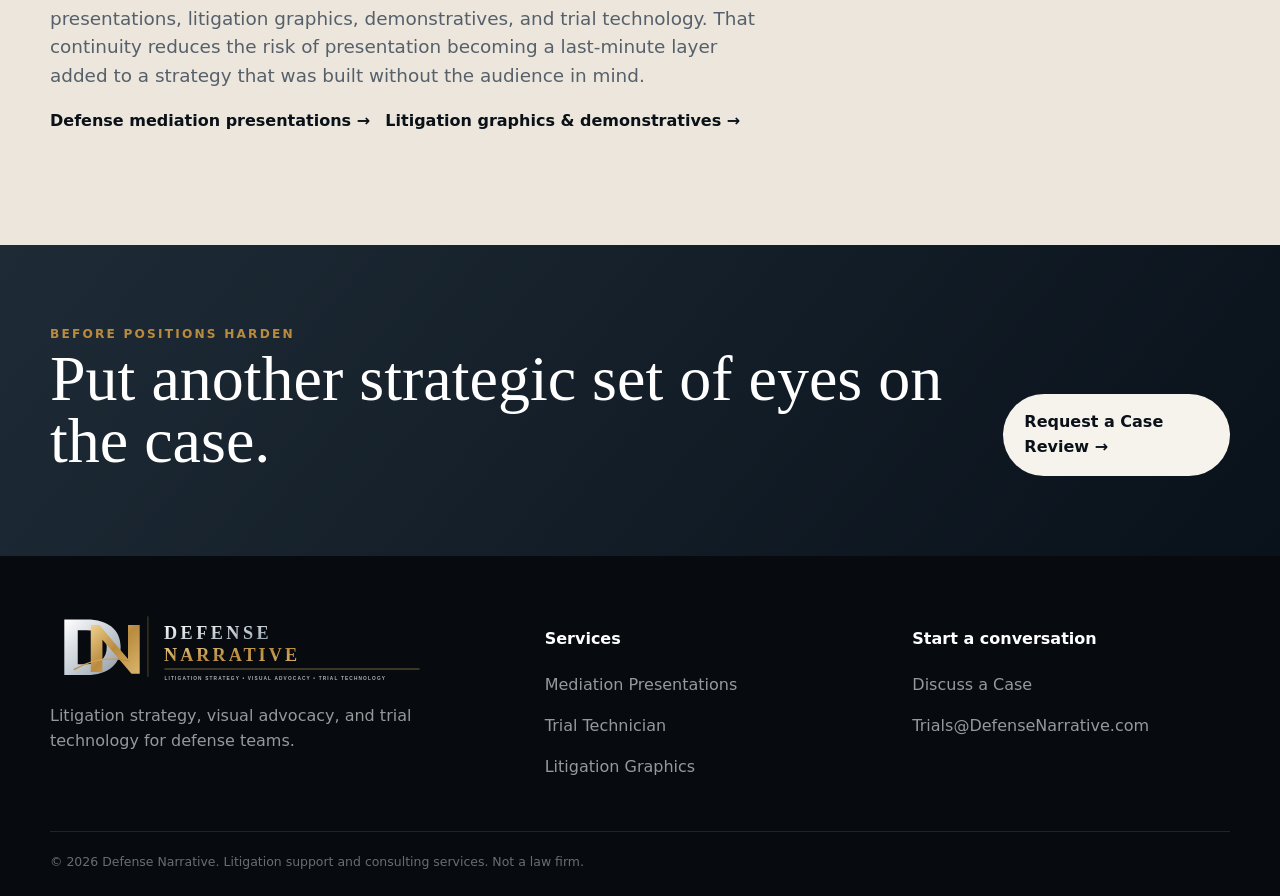
==== commit 92d2c931: "Replace public phone number with company email" ====
--- a/case-strategy.html
+++ b/case-strategy.html
@@ -1 +1 @@
-<!doctype html><html lang="en"><head><meta charset="utf-8"><meta name="viewport" content="width=device-width,initial-scale=1"><title>Defense Case Strategy & Narrative Development | Defense Narrative</title><meta name="description" content="Early defense case strategy and narrative development for litigation teams. Identify themes, chronology conflicts, evidence gaps, and visual opportunities before mediation or trial."><link rel="canonical" href="https://defensenarrative.com/case-strategy.html"><link rel="icon" href="/favicon.svg" type="image/svg+xml"><meta name="robots" content="index,follow,max-image-preview:large"><meta property="og:type" content="website"><meta property="og:site_name" content="Defense Narrative"><meta property="og:title" content="Defense Case Strategy & Narrative Development"><meta property="og:description" content="See the case before your opponent defines it."><meta property="og:url" content="https://defensenarrative.com/case-strategy.html"><link rel="stylesheet" href="styles.css"><script type="application/ld+json">{"@context":"https://schema.org","@type":"Service","name":"Defense Case Strategy and Narrative Development","url":"https://defensenarrative.com/case-strategy.html","provider":{"@type":"Organization","name":"Defense Narrative","url":"https://defensenarrative.com/","telephone":"+1-650-766-4902"},"description":"Early defense litigation narrative assessment, chronology and contradiction mapping, and visual strategy planning."}</script></head><body><header><div class="container nav"><a class="logo-link" href="/" aria-label="Defense Narrative home"><img src="assets/defense-narrative-logo-light.svg" alt="Defense Narrative"></a><nav class="navlinks"><a href="index.html#services">Services</a><a href="case-strategy.html">Case Strategy</a><a href="mediation.html">Mediation</a><a href="trial-technician.html">Trial Technician</a><a href="litigation-graphics.html">Demonstratives</a><a href="contact.html" class="btn primary">Discuss a Case</a></nav><div class="nav-contact"><a class="phone-link" href="tel:+16507664902">(650) 766-4902</a></div><button class="menu" aria-label="Open navigation">Menu</button></div></header><main><section class="pagehero"><div class="container"><div class="eyebrow">Defense case strategy</div><h1>See the case before your opponent defines it.</h1><p>We help defense teams identify the themes, evidence, contradictions, chronology, and visual opportunities that should shape the case long before mediation or trial.</p></div></section><section class="section"><div class="container split"><div><div class="eyebrow">Why early matters</div><h2>Strategy gets more expensive when it starts late.</h2></div><div><p class="lead">Early narrative work can reveal where the plaintiff story is strongest, where it is vulnerable, what evidence needs to be developed, and which technical concepts will eventually need to be made simple for mediators, carriers, judges, or juries.</p><div class="service-list"><div class="service-row"><h3>Narrative assessment</h3><p>What story does the evidence currently tell—and what story will the plaintiff tell?</p><span></span></div><div class="service-row"><h3>Chronology & contradiction mapping</h3><p>Identify timing, testimony, record, medical, and damages conflicts that may become central to the defense.</p><span></span></div><div class="service-row"><h3>Visual strategy planning</h3><p>Determine what the mediator, carrier, judge, or jury will need to see—not merely hear.</p><span></span></div></div></div></div></section><section class="section case-band"><div class="container keyword-intro"><div class="eyebrow">Built to connect strategy to presentation</div><h2>Develop the narrative before you build the slides.</h2><p class="lead">Defense Narrative connects early case thinking to later mediation presentations, litigation graphics, demonstratives, and trial technology. That continuity reduces the risk of presentation becoming a last-minute layer added to a strategy that was built without the audience in mind.</p><p><a href="mediation.html"><b>Defense mediation presentations →</b></a> &nbsp; <a href="litigation-graphics.html"><b>Litigation graphics & demonstratives →</b></a></p></div></section></main><section class="cta"><div class="container cta-inner"><div><div class="eyebrow">Before positions harden</div><h2>Put another strategic set of eyes on the case.</h2></div><a class="btn light" href="contact.html">Request a Case Review →</a></div></section><footer><div class="container"><div class="footer-grid"><div><img class="footer-logo" src="assets/defense-narrative-logo.svg" alt="Defense Narrative"><p>Litigation strategy, visual advocacy, and trial technology for defense teams.</p></div><div><h4>Services</h4><p><a href="mediation.html">Mediation Presentations</a></p><p><a href="trial-technician.html">Trial Technician</a></p><p><a href="litigation-graphics.html">Litigation Graphics</a></p></div><div><h4>Start a conversation</h4><p><a href="contact.html">Discuss a Case</a></p><p><a href="tel:+16507664902">(650) 766-4902</a></p></div></div><div class="legal">© 2026 Defense Narrative. Litigation support and consulting services. Not a law firm.</div></div></footer><script src="script.js" defer></script></body></html>+<!doctype html><html lang="en"><head><meta charset="utf-8"><meta name="viewport" content="width=device-width,initial-scale=1"><title>Defense Case Strategy & Narrative Development | Defense Narrative</title><meta name="description" content="Early defense case strategy and narrative development for litigation teams. Identify themes, chronology conflicts, evidence gaps, and visual opportunities before mediation or trial."><link rel="canonical" href="https://defensenarrative.com/case-strategy.html"><link rel="icon" href="/favicon.svg" type="image/svg+xml"><meta name="robots" content="index,follow,max-image-preview:large"><meta property="og:type" content="website"><meta property="og:site_name" content="Defense Narrative"><meta property="og:title" content="Defense Case Strategy & Narrative Development"><meta property="og:description" content="See the case before your opponent defines it."><meta property="og:url" content="https://defensenarrative.com/case-strategy.html"><link rel="stylesheet" href="styles.css"><script type="application/ld+json">{"@context":"https://schema.org","@type":"Service","name":"Defense Case Strategy and Narrative Development","url":"https://defensenarrative.com/case-strategy.html","provider":{"@type":"Organization","name":"Defense Narrative","url":"https://defensenarrative.com/","email":"Trials@DefenseNarrative.com"},"description":"Early defense litigation narrative assessment, chronology and contradiction mapping, and visual strategy planning."}</script></head><body><header><div class="container nav"><a class="logo-link" href="/" aria-label="Defense Narrative home"><img src="assets/defense-narrative-logo-light.svg" alt="Defense Narrative"></a><nav class="navlinks"><a href="index.html#services">Services</a><a href="case-strategy.html">Case Strategy</a><a href="mediation.html">Mediation</a><a href="trial-technician.html">Trial Technician</a><a href="litigation-graphics.html">Demonstratives</a><a href="contact.html" class="btn primary">Discuss a Case</a></nav><div class="nav-contact"><a class="email-link" href="mailto:Trials@DefenseNarrative.com">Trials@DefenseNarrative.com</a></div><button class="menu" aria-label="Open navigation">Menu</button></div></header><main><section class="pagehero"><div class="container"><div class="eyebrow">Defense case strategy</div><h1>See the case before your opponent defines it.</h1><p>We help defense teams identify the themes, evidence, contradictions, chronology, and visual opportunities that should shape the case long before mediation or trial.</p></div></section><section class="section"><div class="container split"><div><div class="eyebrow">Why early matters</div><h2>Strategy gets more expensive when it starts late.</h2></div><div><p class="lead">Early narrative work can reveal where the plaintiff story is strongest, where it is vulnerable, what evidence needs to be developed, and which technical concepts will eventually need to be made simple for mediators, carriers, judges, or juries.</p><div class="service-list"><div class="service-row"><h3>Narrative assessment</h3><p>What story does the evidence currently tell—and what story will the plaintiff tell?</p><span></span></div><div class="service-row"><h3>Chronology & contradiction mapping</h3><p>Identify timing, testimony, record, medical, and damages conflicts that may become central to the defense.</p><span></span></div><div class="service-row"><h3>Visual strategy planning</h3><p>Determine what the mediator, carrier, judge, or jury will need to see—not merely hear.</p><span></span></div></div></div></div></section><section class="section case-band"><div class="container keyword-intro"><div class="eyebrow">Built to connect strategy to presentation</div><h2>Develop the narrative before you build the slides.</h2><p class="lead">Defense Narrative connects early case thinking to later mediation presentations, litigation graphics, demonstratives, and trial technology. That continuity reduces the risk of presentation becoming a last-minute layer added to a strategy that was built without the audience in mind.</p><p><a href="mediation.html"><b>Defense mediation presentations →</b></a> &nbsp; <a href="litigation-graphics.html"><b>Litigation graphics & demonstratives →</b></a></p></div></section></main><section class="cta"><div class="container cta-inner"><div><div class="eyebrow">Before positions harden</div><h2>Put another strategic set of eyes on the case.</h2></div><a class="btn light" href="contact.html">Request a Case Review →</a></div></section><footer><div class="container"><div class="footer-grid"><div><img class="footer-logo" src="assets/defense-narrative-logo.svg" alt="Defense Narrative"><p>Litigation strategy, visual advocacy, and trial technology for defense teams.</p></div><div><h4>Services</h4><p><a href="mediation.html">Mediation Presentations</a></p><p><a href="trial-technician.html">Trial Technician</a></p><p><a href="litigation-graphics.html">Litigation Graphics</a></p></div><div><h4>Start a conversation</h4><p><a href="contact.html">Discuss a Case</a></p><p><a href="mailto:Trials@DefenseNarrative.com">Trials@DefenseNarrative.com</a></p></div></div><div class="legal">© 2026 Defense Narrative. Litigation support and consulting services. Not a law firm.</div></div></footer><script src="script.js" defer></script></body></html>
--- a/styles.css
+++ b/styles.css
@@ -1,55 +1 @@
-:root{
-  --ink:#0a1118;
-  --ink-2:#17212b;
-  --paper:#f6f3ed;
-  --paper-2:#ece6dc;
-  --steel:#6f8798;
-  --steel-2:#a8b5bf;
-  --gold:#b98b3f;
-  --gold-2:#d9b56c;
-  --line:rgba(10,17,24,.14);
-  --white:#fff;
-  --max:1180px;
-  --serif: Georgia, 'Times New Roman', serif;
-  --sans: Inter, ui-sans-serif, system-ui, -apple-system, BlinkMacSystemFont, 'Segoe UI', sans-serif;
-}
-*{box-sizing:border-box}
-html{scroll-behavior:smooth}
-body{margin:0;font-family:var(--sans);background:var(--paper);color:var(--ink);line-height:1.55}
-a{color:inherit;text-decoration:none}
-img{max-width:100%;display:block}
-.container{width:min(calc(100% - 40px),var(--max));margin:auto}
-.eyebrow{font-size:.76rem;letter-spacing:.18em;text-transform:uppercase;font-weight:750;color:var(--gold)}
-.btn{display:inline-flex;align-items:center;justify-content:center;gap:.55rem;padding:.95rem 1.25rem;border-radius:999px;font-weight:750;border:1px solid transparent;transition:.2s ease}
-.btn.primary{background:var(--ink);color:var(--white)}
-.btn.primary:hover{transform:translateY(-2px);background:#030609}
-.btn.ghost{border-color:rgba(255,255,255,.28);color:#fff;background:rgba(255,255,255,.03)}
-.btn.light{background:var(--paper);color:var(--ink)}
-header{position:sticky;top:0;z-index:30;background:rgba(246,243,237,.93);backdrop-filter:blur(14px);border-bottom:1px solid var(--line)}
-.nav{min-height:84px;display:flex;align-items:center;justify-content:space-between;gap:20px;padding:8px 0}
-.navlinks{display:flex;gap:19px;align-items:center;font-size:.88rem;font-weight:650}.menu{display:none}
-.hero{background:radial-gradient(circle at 78% 28%,rgba(185,139,63,.15),transparent 25%),linear-gradient(130deg,#07111b 0%,#121d27 58%,#21313d 100%);color:#fff;overflow:hidden;position:relative}
-.hero:after{content:"";position:absolute;inset:auto -12% -45% 45%;height:620px;border:1px solid rgba(255,255,255,.09);border-radius:50%;transform:rotate(-18deg);box-shadow:0 0 0 70px rgba(255,255,255,.02),0 0 0 140px rgba(255,255,255,.015)}
-.hero-grid{min-height:690px;display:grid;grid-template-columns:1.1fr .9fr;align-items:center;gap:70px;position:relative;z-index:2}
-.hero h1{font-family:var(--serif);font-weight:500;font-size:clamp(3.4rem,7vw,6.8rem);line-height:.9;letter-spacing:-.055em;margin:.3rem 0 1.5rem;max-width:760px}.hero h1 em{font-style:normal;color:var(--gold-2)}
-.hero p{font-size:1.18rem;color:rgba(255,255,255,.76);max-width:660px}.hero-actions{display:flex;gap:12px;margin-top:30px;flex-wrap:wrap}
-.risk-card{border:1px solid rgba(217,181,108,.3);background:linear-gradient(180deg,rgba(255,255,255,.065),rgba(255,255,255,.022));padding:28px;border-radius:22px;box-shadow:0 30px 80px rgba(0,0,0,.24)}
-.hero-mark{width:108px;height:108px;margin:-6px 0 20px auto;border-radius:22px;box-shadow:0 18px 45px rgba(0,0,0,.26)}
-.risk-card .line{height:1px;background:rgba(255,255,255,.13);margin:20px 0}.risk-item{display:flex;justify-content:space-between;gap:22px;padding:11px 0;font-size:.91rem}.risk-item b{color:#fff}.risk-item span{color:rgba(255,255,255,.58);text-align:right}.meter{height:7px;background:rgba(255,255,255,.08);border-radius:99px;overflow:hidden;margin-top:7px}.meter i{display:block;height:100%;background:linear-gradient(90deg,var(--steel),var(--gold-2));border-radius:99px}
-.logostrip{border-bottom:1px solid var(--line);background:#fff}.logostrip .container{display:flex;justify-content:center;text-align:center;padding:20px}.logostrip strong{font-size:.84rem;letter-spacing:.13em;text-transform:uppercase;color:#56606b}
-.section{padding:96px 0}.section.dark{background:var(--ink);color:#fff}.split{display:grid;grid-template-columns:.9fr 1.1fr;gap:90px;align-items:start}.section h2{font-family:var(--serif);font-size:clamp(2.45rem,5vw,4.5rem);line-height:1;letter-spacing:-.045em;font-weight:500;margin:.35rem 0 1rem}.lead{font-size:1.15rem;color:#56606b;max-width:720px}.dark .lead{color:rgba(255,255,255,.68)}
-.quote-block{font-family:var(--serif);font-size:2rem;line-height:1.18;border-left:3px solid var(--gold);padding-left:24px;margin:12px 0 0}
-.grid3{display:grid;grid-template-columns:repeat(3,1fr);gap:18px;margin-top:42px}.card{background:#fff;border:1px solid var(--line);border-radius:18px;padding:28px;min-height:250px}.card .num{font-family:var(--serif);font-size:2.5rem;color:var(--gold);margin-bottom:45px}.card h3{font-family:var(--serif);font-size:1.6rem;font-weight:500;margin:0 0 10px}.card p{color:#5d6770;font-size:.96rem}.card a{color:#7a5723}.card.compact{min-height:205px}.card.compact h3{margin-top:6px}.seo-service-grid{margin-top:18px}
-.process{display:grid;grid-template-columns:repeat(4,1fr);gap:1px;background:rgba(255,255,255,.12);border:1px solid rgba(255,255,255,.12);margin-top:45px}.step{background:var(--ink);padding:30px;min-height:260px}.step small{color:var(--gold-2);font-weight:800;letter-spacing:.12em}.step h3{font-family:var(--serif);font-size:1.55rem;font-weight:500}.step p{color:rgba(255,255,255,.62);font-size:.92rem}
-.service-list{margin-top:30px;border-top:1px solid var(--line)}.service-row{display:grid;grid-template-columns:1fr 1.3fr auto;gap:30px;padding:28px 0;border-bottom:1px solid var(--line);align-items:center}.service-row h3{font-family:var(--serif);font-weight:500;font-size:1.65rem;margin:0}.service-row p{margin:0;color:#626b73}.arrow{font-size:1.5rem;color:var(--gold)}
-.case-band{background:var(--paper-2);border-top:1px solid var(--line);border-bottom:1px solid var(--line)}.case-layout{display:grid;grid-template-columns:1fr 1fr;gap:70px;align-items:center}.case-visual{background:#fff;border:1px solid var(--line);border-radius:24px;padding:28px}.case-visual .chart{height:240px;position:relative;border-left:1px solid var(--line);border-bottom:1px solid var(--line);margin-top:20px}.case-visual .chart:before{content:"";position:absolute;left:7%;right:6%;top:65%;height:2px;background:var(--gold);transform:rotate(-11deg);transform-origin:left;box-shadow:80px -18px 0 -1px var(--gold),160px -56px 0 -1px var(--gold),240px -48px 0 -1px var(--gold)}
-.cta{background:radial-gradient(circle at 75% 20%,rgba(185,139,63,.14),transparent 30%),linear-gradient(130deg,#1e2b36,#09111a);color:#fff;padding:80px 0}.cta-inner{display:flex;align-items:end;justify-content:space-between;gap:40px}.cta h2{font-family:var(--serif);font-size:clamp(2.7rem,5vw,4.9rem);letter-spacing:-.045em;font-weight:500;line-height:.98;margin:.2rem 0}.cta p{color:rgba(255,255,255,.68);max-width:620px}
-footer{background:#070b10;color:#fff;padding:50px 0 25px;border-top:1px solid rgba(217,181,108,.18)}.footer-grid{display:grid;grid-template-columns:1.4fr 1fr 1fr;gap:50px}.footer-grid p,.footer-grid a{color:rgba(255,255,255,.58);font-size:.9rem}.footer-grid h4{font-size:.78rem;letter-spacing:.15em;text-transform:uppercase;color:var(--gold-2)}.legal{border-top:1px solid rgba(255,255,255,.1);margin-top:35px;padding-top:20px;color:rgba(255,255,255,.4);font-size:.78rem}
-.pagehero{padding:110px 0 80px;background:radial-gradient(circle at 82% 22%,rgba(185,139,63,.14),transparent 28%),var(--ink);color:#fff}.pagehero h1{font-family:var(--serif);font-size:clamp(3.2rem,7vw,6.2rem);font-weight:500;line-height:.94;letter-spacing:-.05em;margin:.4rem 0 1rem;max-width:900px}.pagehero p{max-width:760px;color:rgba(255,255,255,.7);font-size:1.12rem}
-.form{display:grid;gap:14px}.form input,.form textarea,.form select{width:100%;padding:15px 16px;border:1px solid var(--line);background:#fff;border-radius:10px;font:inherit}.form textarea{min-height:150px;resize:vertical}.form-grid{display:grid;grid-template-columns:1fr 1fr;gap:14px}.note{font-size:.82rem;color:#737b82}
-.logo-link{display:flex;align-items:center;min-width:285px}.logo-link img{width:285px;height:auto;display:block}.nav-contact{display:flex;gap:10px;align-items:center}.phone-link{font-weight:800;white-space:nowrap;border:1px solid var(--line);border-radius:999px;padding:.82rem 1rem}.phone-link:hover{border-color:var(--gold)}
-footer .footer-logo{width:390px;max-width:100%;margin-bottom:14px}.contact-callout{margin-top:25px;padding:22px 24px;background:var(--ink);color:#fff;border-radius:16px;border:1px solid rgba(217,181,108,.22)}.contact-callout .eyebrow{color:var(--gold-2)}.contact-callout a{font-family:var(--serif);font-size:2rem;display:inline-block;margin-top:4px}.contact-callout p{color:rgba(255,255,255,.66);margin:.3rem 0 0}.form label{font-size:.78rem;text-transform:uppercase;letter-spacing:.08em;font-weight:800;color:#64707b}.form-field{display:grid;gap:6px}.privacy-line{font-size:.78rem;color:#737b82;margin:.2rem 0}
-.keyword-intro{max-width:820px}.faq{max-width:900px;margin-top:35px}.faq details{border-top:1px solid var(--line);padding:20px 0}.faq details:last-child{border-bottom:1px solid var(--line)}.faq summary{cursor:pointer;font-family:var(--serif);font-size:1.35rem;font-weight:600}.faq p{color:#606a73;max-width:780px}
-@media(max-width:1100px){.nav-contact .phone-link{display:none}.logo-link img{width:245px}.logo-link{min-width:245px}.navlinks{gap:14px;font-size:.82rem}}
-@media(max-width:900px){.navlinks{display:none}.menu{display:block}.nav-contact{margin-left:auto}.hero-grid,.split,.case-layout,.footer-grid{grid-template-columns:1fr}.hero-grid{padding:90px 0;min-height:auto}.risk-card{display:none}.grid3{grid-template-columns:1fr}.process{grid-template-columns:1fr 1fr}.service-row{grid-template-columns:1fr auto}.service-row p{grid-column:1/-1}.cta-inner{display:block}.cta .btn{margin-top:20px}.logo-link img{width:215px}.logo-link{min-width:auto}}
-@media(max-width:600px){.container{width:min(calc(100% - 28px),var(--max))}.hero h1{font-size:3.5rem}.section{padding:70px 0}.process{grid-template-columns:1fr}.form-grid{grid-template-columns:1fr}.nav{min-height:72px}.logo-link img{width:190px}}
+:root{--ink:#0a1118;--ink-2:#17212b;--paper:#f6f3ed;--paper-2:#ece6dc;--steel:#6f8798;--steel-2:#a8b5bf;--gold:#b98b3f;--gold-2:#d9b56c;--line:rgba(10,17,24,.14);--white:#fff;--max:1180px;--serif:Georgia,'Times New Roman',serif;--sans:Inter,ui-sans-serif,system-ui,-apple-system,BlinkMacSystemFont,'Segoe UI',sans-serif}*{box-sizing:border-box}html{scroll-behavior:smooth}body{margin:0;font-family:var(--sans);background:var(--paper);color:var(--ink);line-height:1.55}a{color:inherit;text-decoration:none}img{max-width:100%;display:block}.container{width:min(calc(100% - 40px),var(--max));margin:auto}.eyebrow{font-size:.76rem;letter-spacing:.18em;text-transform:uppercase;font-weight:750;color:var(--gold)}.btn{display:inline-flex;align-items:center;justify-content:center;gap:.55rem;padding:.95rem 1.25rem;border-radius:999px;font-weight:750;border:1px solid transparent;transition:.2s ease}.btn.primary{background:var(--ink);color:var(--white)}.btn.primary:hover{transform:translateY(-2px);background:#030609}.btn.ghost{border-color:rgba(255,255,255,.28);color:#fff;background:rgba(255,255,255,.03)}.btn.light{background:var(--paper);color:var(--ink)}header{position:sticky;top:0;z-index:30;background:rgba(246,243,237,.93);backdrop-filter:blur(14px);border-bottom:1px solid var(--line)}.nav{min-height:84px;display:flex;align-items:center;justify-content:space-between;gap:20px;padding:8px 0}.navlinks{display:flex;gap:19px;align-items:center;font-size:.88rem;font-weight:650}.menu{display:none}.logo-link{display:flex;align-items:center;min-width:285px}.logo-link img{width:285px;height:auto}.nav-contact{display:flex;gap:10px;align-items:center}.email-link{font-weight:800;white-space:nowrap;border:1px solid var(--line);border-radius:999px;padding:.82rem 1rem}.hero{background:radial-gradient(circle at 78% 28%,rgba(185,139,63,.15),transparent 25%),linear-gradient(130deg,#07111b 0%,#121d27 58%,#21313d 100%);color:#fff;overflow:hidden}.hero-grid{min-height:690px;display:grid;grid-template-columns:1.1fr .9fr;align-items:center;gap:70px}.hero h1,.pagehero h1{font-family:var(--serif);font-weight:500;letter-spacing:-.055em}.hero h1{font-size:clamp(3.4rem,7vw,6.8rem);line-height:.9;margin:.3rem 0 1.5rem}.hero h1 em{font-style:normal;color:var(--gold-2)}.hero p{font-size:1.18rem;color:rgba(255,255,255,.76);max-width:660px}.hero-actions{display:flex;gap:12px;margin-top:30px;flex-wrap:wrap}.risk-card{border:1px solid rgba(217,181,108,.3);background:rgba(255,255,255,.04);padding:28px;border-radius:22px}.hero-mark{width:108px;height:108px;margin:-6px 0 20px auto}.risk-card .line{height:1px;background:rgba(255,255,255,.13);margin:20px 0}.risk-item{display:flex;justify-content:space-between;gap:22px;padding:11px 0;font-size:.91rem}.risk-item span{color:rgba(255,255,255,.58)}.meter{height:7px;background:rgba(255,255,255,.08);border-radius:99px;overflow:hidden}.meter i{display:block;height:100%;background:linear-gradient(90deg,var(--steel),var(--gold-2))}.logostrip{border-bottom:1px solid var(--line);background:#fff}.logostrip .container{display:flex;justify-content:center;padding:20px}.section{padding:96px 0}.section.dark{background:var(--ink);color:#fff}.split{display:grid;grid-template-columns:.9fr 1.1fr;gap:90px}.section h2{font-family:var(--serif);font-size:clamp(2.45rem,5vw,4.5rem);line-height:1;letter-spacing:-.045em;font-weight:500;margin:.35rem 0 1rem}.lead{font-size:1.15rem;color:#56606b;max-width:720px}.quote-block{font-family:var(--serif);font-size:2rem;border-left:3px solid var(--gold);padding-left:24px}.grid3{display:grid;grid-template-columns:repeat(3,1fr);gap:18px;margin-top:42px}.card{background:#fff;border:1px solid var(--line);border-radius:18px;padding:28px;min-height:250px}.card .num{font-family:var(--serif);font-size:2.5rem;color:var(--gold);margin-bottom:45px}.card h3{font-family:var(--serif);font-size:1.6rem;font-weight:500;margin:0 0 10px}.card p{color:#5d6770}.card a,.article-copy a{color:#7a5723}.card.compact{min-height:205px}.process{display:grid;grid-template-columns:repeat(4,1fr);gap:1px;background:rgba(255,255,255,.12);margin-top:45px}.step{background:var(--ink);padding:30px;min-height:260px}.step small{color:var(--gold-2)}.step h3{font-family:var(--serif);font-size:1.55rem;font-weight:500}.step p{color:rgba(255,255,255,.62)}.service-list{margin-top:30px;border-top:1px solid var(--line)}.service-row{display:grid;grid-template-columns:1fr 1.3fr auto;gap:30px;padding:28px 0;border-bottom:1px solid var(--line)}.service-row h3{font-family:var(--serif);font-size:1.65rem;font-weight:500;margin:0}.service-row p{margin:0;color:#626b73}.case-band{background:var(--paper-2)}.case-layout{display:grid;grid-template-columns:1fr 1fr;gap:70px}.case-visual{background:#fff;border:1px solid var(--line);border-radius:24px;padding:28px}.case-visual .chart{height:240px;border-left:1px solid var(--line);border-bottom:1px solid var(--line)}.cta{background:linear-gradient(130deg,#1e2b36,#09111a);color:#fff;padding:80px 0}.cta-inner{display:flex;align-items:end;justify-content:space-between;gap:40px}.cta h2{font-family:var(--serif);font-size:clamp(2.7rem,5vw,4.9rem);font-weight:500;line-height:.98;margin:.2rem 0}footer{background:#070b10;color:#fff;padding:50px 0 25px}.footer-grid{display:grid;grid-template-columns:1.4fr 1fr 1fr;gap:50px}.footer-grid p,.footer-grid a{color:rgba(255,255,255,.58)}footer .footer-logo{width:390px}.legal{border-top:1px solid rgba(255,255,255,.1);margin-top:35px;padding-top:20px;color:rgba(255,255,255,.4);font-size:.78rem}.pagehero{padding:110px 0 80px;background:radial-gradient(circle at 82% 22%,rgba(185,139,63,.14),transparent 28%),var(--ink);color:#fff}.pagehero h1{font-size:clamp(3.2rem,7vw,6.2rem);line-height:.94;margin:.4rem 0 1rem}.pagehero p{max-width:760px;color:rgba(255,255,255,.7);font-size:1.12rem}.form{display:grid;gap:14px}.form input,.form textarea,.form select{width:100%;padding:15px;border:1px solid var(--line);border-radius:10px}.form-grid{display:grid;grid-template-columns:1fr 1fr;gap:14px}.article-width{max-width:860px}.article-copy{font-size:1.08rem;line-height:1.8}.article-copy h2{font-size:clamp(2rem,4vw,3.1rem);margin-top:2.3rem}.article-copy h3{font-family:var(--serif);font-size:1.55rem;margin:2rem 0 .35rem}.article-copy p{color:#3f4952}.article-cta{margin-top:55px;padding:32px;background:#fff;border:1px solid var(--line);border-left:4px solid var(--gold);border-radius:14px}.article-cta h3{margin-top:0}.resource-grid .card{min-height:270px}.checklist{padding-left:1.3rem}.checklist li{padding:.4rem 0;color:#3f4952}.faq{max-width:900px;margin-top:35px}.faq details{border-top:1px solid var(--line);padding:20px 0}.faq summary{font-family:var(--serif);font-size:1.35rem}@media(max-width:1100px){.nav-contact{display:none}.logo-link img{width:245px}.navlinks{gap:14px;font-size:.82rem}}@media(max-width:900px){.navlinks{display:none}.hero-grid,.split,.case-layout,.footer-grid{grid-template-columns:1fr}.hero-grid{padding:90px 0;min-height:auto}.risk-card{display:none}.grid3{grid-template-columns:1fr}.process{grid-template-columns:1fr 1fr}.service-row{grid-template-columns:1fr}.cta-inner{display:block}.logo-link img{width:215px}}@media(max-width:600px){.container{width:min(calc(100% - 28px),var(--max))}.hero h1{font-size:3.5rem}.section{padding:70px 0}.process,.form-grid{grid-template-columns:1fr}.logo-link img{width:190px}.article-copy{font-size:1rem}}
